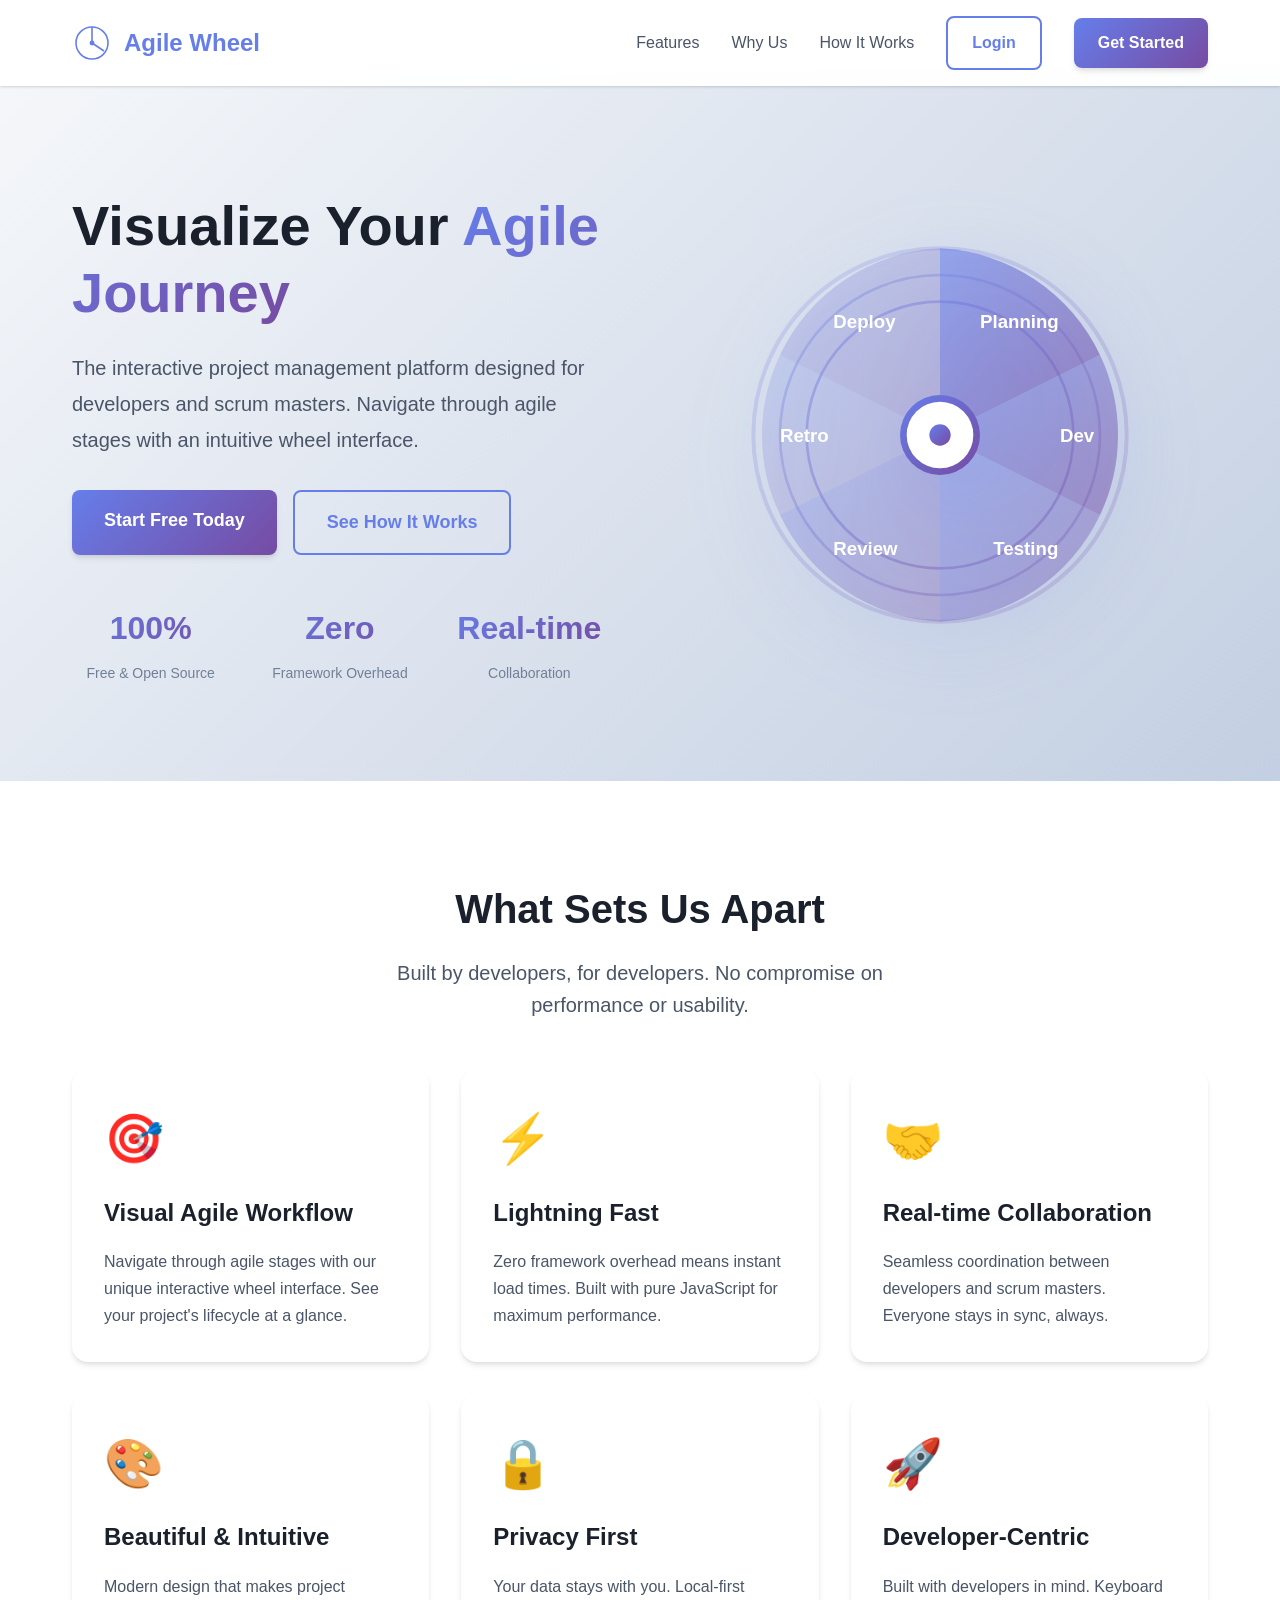
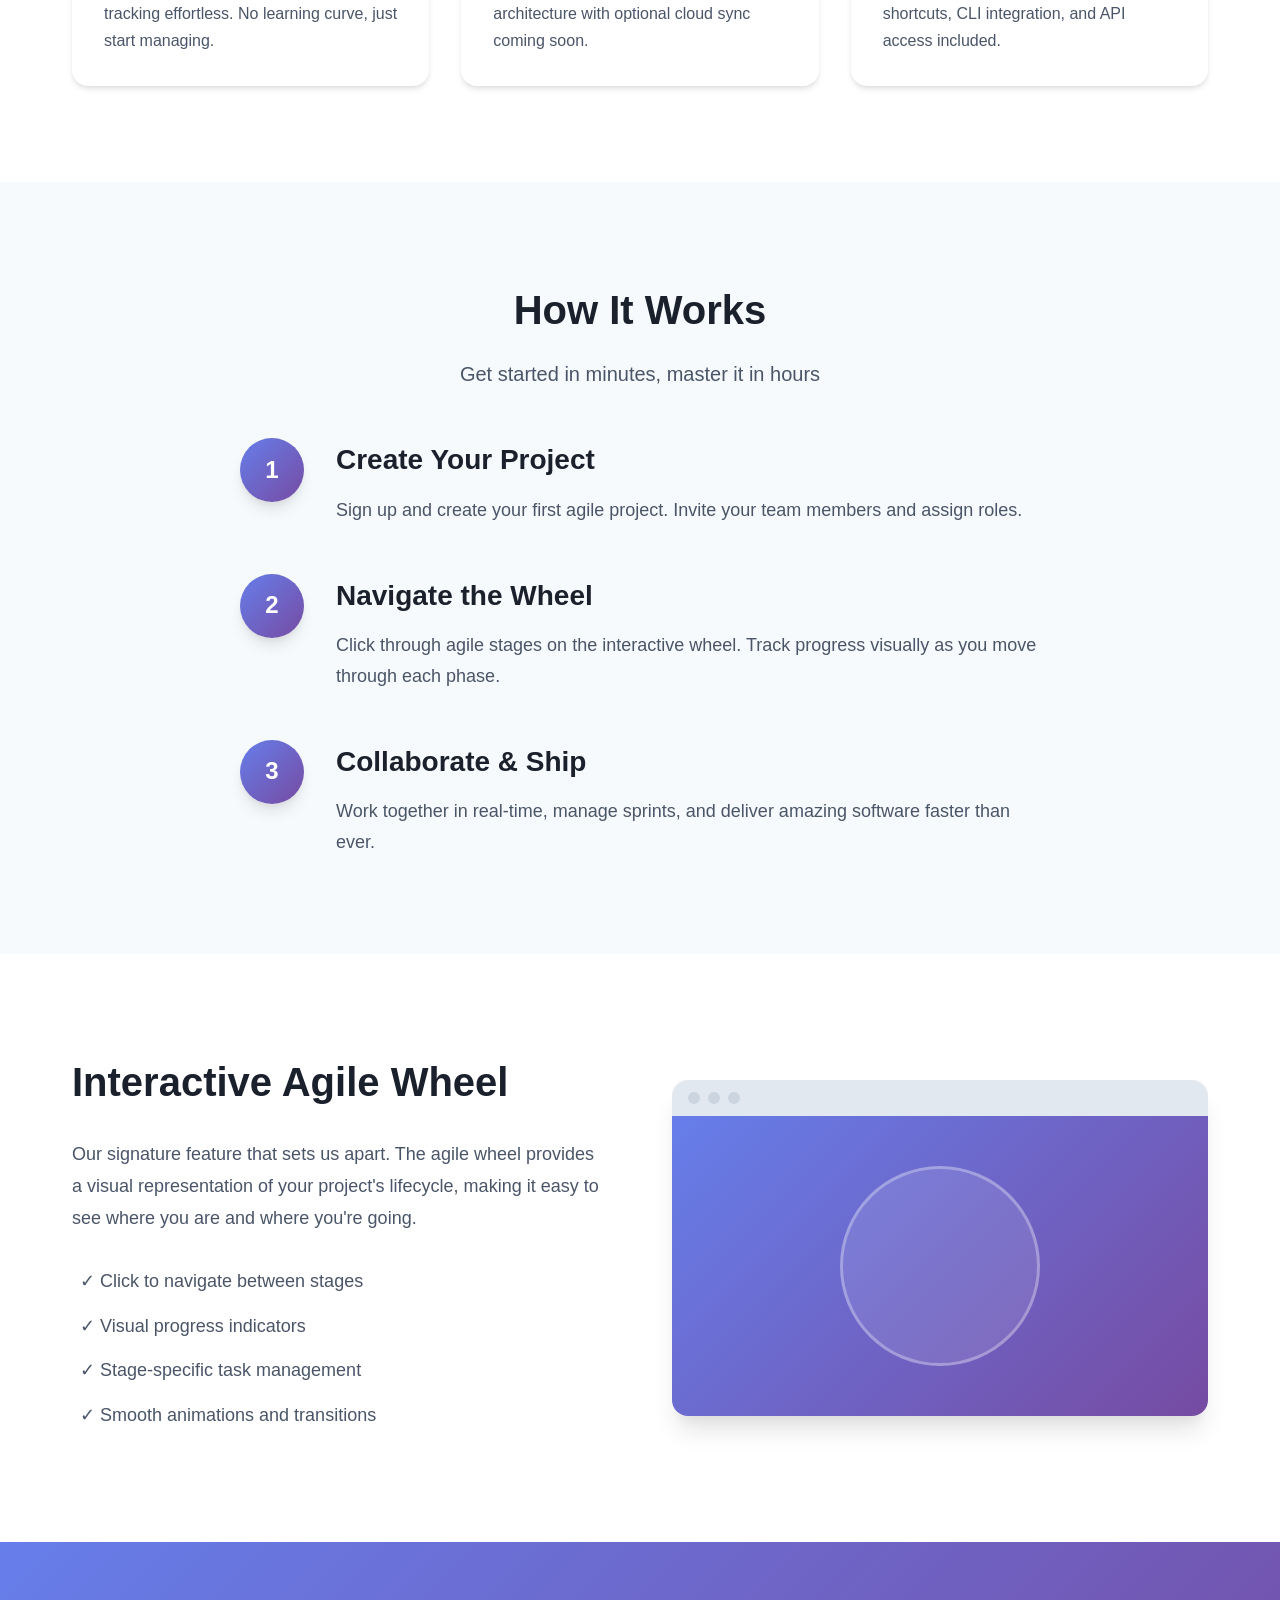
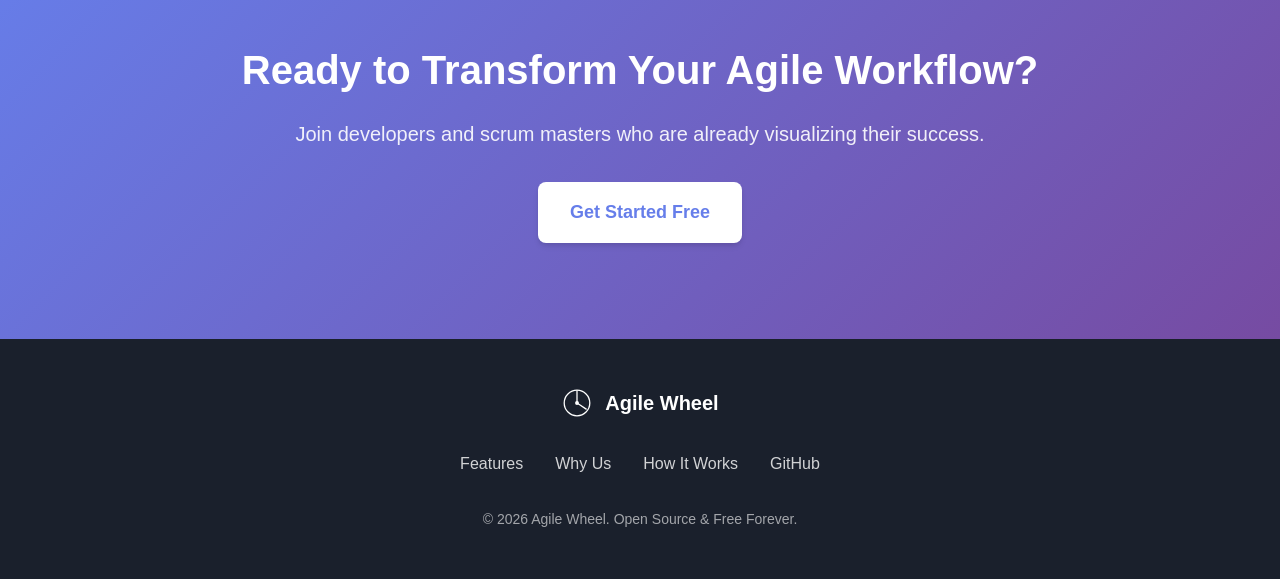
==== index.html @ 35e27d35 "Initial commit  -Project initial folder structure set up, dependency download and repo init. Created" ====
<!DOCTYPE html>
<html lang="en">
<head>
    <meta charset="UTF-8">
    <meta name="viewport" content="width=device-width, initial-scale=1.0">
    <title>Agile Wheel - Visualize Your Agile Journey</title>
    <link rel="stylesheet" href="css/main.css">
    <link rel="stylesheet" href="css/landing.css">
</head>
<body>
    <nav class="navbar">
        <div class="container">
            <div class="nav-brand">
                <svg class="logo-icon" viewBox="0 0 50 50" width="40" height="40">
                    <circle cx="25" cy="25" r="20" fill="none" stroke="currentColor" stroke-width="2"/>
                    <path d="M 25 5 L 25 25 L 40 35" stroke="currentColor" stroke-width="2" fill="none"/>
                    <circle cx="25" cy="25" r="3" fill="currentColor"/>
                </svg>
                <span class="brand-name">Agile Wheel</span>
            </div>
            <div class="nav-links">
                <a href="#features" class="nav-link">Features</a>
                <a href="#why-us" class="nav-link">Why Us</a>
                <a href="#how-it-works" class="nav-link">How It Works</a>
                <a href="login.html" class="btn btn-outline">Login</a>
                <a href="login.html?signup=true" class="btn btn-primary">Get Started</a>
            </div>
        </div>
    </nav>

    <section class="hero">
        <div class="container">
            <div class="hero-content">
                <h1 class="hero-title">
                    Visualize Your <span class="gradient-text">Agile Journey</span>
                </h1>
                <p class="hero-subtitle">
                    The interactive project management platform designed for developers and scrum masters. 
                    Navigate through agile stages with an intuitive wheel interface.
                </p>
                <div class="hero-cta">
                    <a href="login.html?signup=true" class="btn btn-primary btn-large">Start Free Today</a>
                    <a href="#how-it-works" class="btn btn-outline btn-large">See How It Works</a>
                </div>
                <div class="hero-stats">
                    <div class="stat">
                        <div class="stat-number">100%</div>
                        <div class="stat-label">Free & Open Source</div>
                    </div>
                    <div class="stat">
                        <div class="stat-number">Zero</div>
                        <div class="stat-label">Framework Overhead</div>
                    </div>
                    <div class="stat">
                        <div class="stat-number">Real-time</div>
                        <div class="stat-label">Collaboration</div>
                    </div>
                </div>
            </div>
            <div class="hero-visual">
                <div class="wheel-preview">
                    <svg viewBox="0 0 300 300" class="agile-wheel-demo">
                        <defs>
                            <linearGradient id="grad1" x1="0%" y1="0%" x2="100%" y2="100%">
                                <stop offset="0%" style="stop-color:#667eea;stop-opacity:1" />
                                <stop offset="100%" style="stop-color:#764ba2;stop-opacity:1" />
                            </linearGradient>
                        </defs>
                        <circle cx="150" cy="150" r="140" fill="none" stroke="url(#grad1)" stroke-width="3" opacity="0.2"/>
                        <circle cx="150" cy="150" r="120" fill="none" stroke="url(#grad1)" stroke-width="2" opacity="0.3"/>
                        <circle cx="150" cy="150" r="100" fill="none" stroke="url(#grad1)" stroke-width="2" opacity="0.4"/>
                        
                        <g class="wheel-segment" data-stage="planning">
                            <path d="M 150 150 L 150 10 A 140 140 0 0 1 270 90 Z" fill="url(#grad1)" opacity="0.6"/>
                            <text x="180" y="70" fill="white" font-size="14" font-weight="bold">Planning</text>
                        </g>
                        
                        <g class="wheel-segment" data-stage="development">
                            <path d="M 150 150 L 270 90 A 140 140 0 0 1 270 210 Z" fill="url(#grad1)" opacity="0.5"/>
                            <text x="240" y="155" fill="white" font-size="14" font-weight="bold">Dev</text>
                        </g>
                        
                        <g class="wheel-segment" data-stage="testing">
                            <path d="M 150 150 L 270 210 A 140 140 0 0 1 150 290 Z" fill="url(#grad1)" opacity="0.4"/>
                            <text x="190" y="240" fill="white" font-size="14" font-weight="bold">Testing</text>
                        </g>
                        
                        <g class="wheel-segment" data-stage="review">
                            <path d="M 150 150 L 150 290 A 140 140 0 0 1 30 210 Z" fill="url(#grad1)" opacity="0.3"/>
                            <text x="70" y="240" fill="white" font-size="14" font-weight="bold">Review</text>
                        </g>
                        
                        <g class="wheel-segment" data-stage="retrospective">
                            <path d="M 150 150 L 30 210 A 140 140 0 0 1 30 90 Z" fill="url(#grad1)" opacity="0.2"/>
                            <text x="30" y="155" fill="white" font-size="14" font-weight="bold">Retro</text>
                        </g>
                        
                        <g class="wheel-segment" data-stage="deployment">
                            <path d="M 150 150 L 30 90 A 140 140 0 0 1 150 10 Z" fill="url(#grad1)" opacity="0.25"/>
                            <text x="70" y="70" fill="white" font-size="14" font-weight="bold">Deploy</text>
                        </g>
                        
                        <circle cx="150" cy="150" r="30" fill="url(#grad1)"/>
                        <circle cx="150" cy="150" r="25" fill="white"/>
                        <circle cx="150" cy="150" r="8" fill="url(#grad1)"/>
                    </svg>
                </div>
            </div>
        </div>
    </section>

    <section id="why-us" class="why-us">
        <div class="container">
            <h2 class="section-title">What Sets Us Apart</h2>
            <p class="section-subtitle">Built by developers, for developers. No compromise on performance or usability.</p>
            
            <div class="features-grid">
                <div class="feature-card">
                    <div class="feature-icon">🎯</div>
                    <h3>Visual Agile Workflow</h3>
                    <p>Navigate through agile stages with our unique interactive wheel interface. See your project's lifecycle at a glance.</p>
                </div>
                
                <div class="feature-card">
                    <div class="feature-icon">⚡</div>
                    <h3>Lightning Fast</h3>
                    <p>Zero framework overhead means instant load times. Built with pure JavaScript for maximum performance.</p>
                </div>
                
                <div class="feature-card">
                    <div class="feature-icon">🤝</div>
                    <h3>Real-time Collaboration</h3>
                    <p>Seamless coordination between developers and scrum masters. Everyone stays in sync, always.</p>
                </div>
                
                <div class="feature-card">
                    <div class="feature-icon">🎨</div>
                    <h3>Beautiful & Intuitive</h3>
                    <p>Modern design that makes project tracking effortless. No learning curve, just start managing.</p>
                </div>
                
                <div class="feature-card">
                    <div class="feature-icon">🔒</div>
                    <h3>Privacy First</h3>
                    <p>Your data stays with you. Local-first architecture with optional cloud sync coming soon.</p>
                </div>
                
                <div class="feature-card">
                    <div class="feature-icon">🚀</div>
                    <h3>Developer-Centric</h3>
                    <p>Built with developers in mind. Keyboard shortcuts, CLI integration, and API access included.</p>
                </div>
            </div>
        </div>
    </section>

    <section id="how-it-works" class="how-it-works">
        <div class="container">
            <h2 class="section-title">How It Works</h2>
            <p class="section-subtitle">Get started in minutes, master it in hours</p>
            
            <div class="steps">
                <div class="step">
                    <div class="step-number">1</div>
                    <div class="step-content">
                        <h3>Create Your Project</h3>
                        <p>Sign up and create your first agile project. Invite your team members and assign roles.</p>
                    </div>
                </div>
                
                <div class="step">
                    <div class="step-number">2</div>
                    <div class="step-content">
                        <h3>Navigate the Wheel</h3>
                        <p>Click through agile stages on the interactive wheel. Track progress visually as you move through each phase.</p>
                    </div>
                </div>
                
                <div class="step">
                    <div class="step-number">3</div>
                    <div class="step-content">
                        <h3>Collaborate & Ship</h3>
                        <p>Work together in real-time, manage sprints, and deliver amazing software faster than ever.</p>
                    </div>
                </div>
            </div>
        </div>
    </section>

    <section id="features" class="features-detailed">
        <div class="container">
            <div class="feature-showcase">
                <div class="showcase-content">
                    <h2>Interactive Agile Wheel</h2>
                    <p>Our signature feature that sets us apart. The agile wheel provides a visual representation of your project's lifecycle, making it easy to see where you are and where you're going.</p>
                    <ul class="feature-list">
                        <li>✓ Click to navigate between stages</li>
                        <li>✓ Visual progress indicators</li>
                        <li>✓ Stage-specific task management</li>
                        <li>✓ Smooth animations and transitions</li>
                    </ul>
                </div>
                <div class="showcase-image">
                    <div class="mockup-browser">
                        <div class="browser-header">
                            <span></span><span></span><span></span>
                        </div>
                        <div class="browser-content">
                            <div class="wheel-mockup"></div>
                        </div>
                    </div>
                </div>
            </div>
        </div>
    </section>

    <section class="cta-section">
        <div class="container">
            <div class="cta-content">
                <h2>Ready to Transform Your Agile Workflow?</h2>
                <p>Join developers and scrum masters who are already visualizing their success.</p>
                <a href="login.html?signup=true" class="btn btn-primary btn-large">Get Started Free</a>
            </div>
        </div>
    </section>

    <footer class="footer">
        <div class="container">
            <div class="footer-content">
                <div class="footer-brand">
                    <svg class="logo-icon" viewBox="0 0 50 50" width="32" height="32">
                        <circle cx="25" cy="25" r="20" fill="none" stroke="currentColor" stroke-width="2"/>
                        <path d="M 25 5 L 25 25 L 40 35" stroke="currentColor" stroke-width="2" fill="none"/>
                        <circle cx="25" cy="25" r="3" fill="currentColor"/>
                    </svg>
                    <span>Agile Wheel</span>
                </div>
                <div class="footer-links">
                    <a href="#features">Features</a>
                    <a href="#why-us">Why Us</a>
                    <a href="#how-it-works">How It Works</a>
                    <a href="https://github.com" target="_blank">GitHub</a>
                </div>
                <div class="footer-copy">
                    <p>&copy; 2026 Agile Wheel. Open Source & Free Forever.</p>
                </div>
            </div>
        </div>
    </footer>

    <script src="js/state.js"></script>
    <script src="js/utils.js"></script>
    <script src="js/landing.js"></script>
</body>
</html>
---- css/main.css ----
:root {
    --primary-color: #667eea;
    --primary-dark: #5a67d8;
    --secondary-color: #764ba2;
    --accent-color: #f093fb;
    --text-primary: #1a202c;
    --text-secondary: #4a5568;
    --text-light: #718096;
    --bg-primary: #ffffff;
    --bg-secondary: #f7fafc;
    --bg-tertiary: #edf2f7;
    --border-color: #e2e8f0;
    --success-color: #48bb78;
    --error-color: #f56565;
    --warning-color: #ed8936;
    --shadow-sm: 0 1px 3px 0 rgba(0, 0, 0, 0.1), 0 1px 2px 0 rgba(0, 0, 0, 0.06);
    --shadow-md: 0 4px 6px -1px rgba(0, 0, 0, 0.1), 0 2px 4px -1px rgba(0, 0, 0, 0.06);
    --shadow-lg: 0 10px 15px -3px rgba(0, 0, 0, 0.1), 0 4px 6px -2px rgba(0, 0, 0, 0.05);
    --shadow-xl: 0 20px 25px -5px rgba(0, 0, 0, 0.1), 0 10px 10px -5px rgba(0, 0, 0, 0.04);
    --transition-fast: 150ms ease;
    --transition-base: 250ms ease;
    --transition-slow: 350ms ease;
}

* {
    margin: 0;
    padding: 0;
    box-sizing: border-box;
}

body {
    font-family: -apple-system, BlinkMacSystemFont, 'Segoe UI', Roboto, 'Helvetica Neue', Arial, sans-serif;
    color: var(--text-primary);
    background-color: var(--bg-primary);
    line-height: 1.6;
    -webkit-font-smoothing: antialiased;
    -moz-osx-font-smoothing: grayscale;
}

.container {
    max-width: 1200px;
    margin: 0 auto;
    padding: 0 2rem;
}

.btn {
    display: inline-block;
    padding: 0.75rem 1.5rem;
    font-size: 1rem;
    font-weight: 600;
    text-decoration: none;
    border-radius: 0.5rem;
    transition: all var(--transition-base);
    cursor: pointer;
    border: none;
    text-align: center;
}

.btn-primary {
    background: linear-gradient(135deg, var(--primary-color), var(--secondary-color));
    color: white;
    box-shadow: var(--shadow-md);
}

.btn-primary:hover {
    transform: translateY(-2px);
    box-shadow: var(--shadow-lg);
}

.btn-outline {
    background: transparent;
    color: var(--primary-color);
    border: 2px solid var(--primary-color);
}

.btn-outline:hover {
    background: var(--primary-color);
    color: white;
}

.btn-large {
    padding: 1rem 2rem;
    font-size: 1.125rem;
}

.gradient-text {
    background: linear-gradient(135deg, var(--primary-color), var(--secondary-color));
    -webkit-background-clip: text;
    -webkit-text-fill-color: transparent;
    background-clip: text;
}

.section-title {
    font-size: 2.5rem;
    font-weight: 700;
    text-align: center;
    margin-bottom: 1rem;
    color: var(--text-primary);
}

.section-subtitle {
    font-size: 1.25rem;
    text-align: center;
    color: var(--text-secondary);
    margin-bottom: 3rem;
    max-width: 600px;
    margin-left: auto;
    margin-right: auto;
}

.error-message {
    color: var(--error-color);
    font-size: 0.875rem;
    margin-top: 0.5rem;
    animation: slideIn var(--transition-base);
}

input.error,
textarea.error {
    border-color: var(--error-color) !important;
}

@keyframes slideIn {
    from {
        opacity: 0;
        transform: translateY(-10px);
    }
    to {
        opacity: 1;
        transform: translateY(0);
    }
}

@keyframes fadeIn {
    from {
        opacity: 0;
    }
    to {
        opacity: 1;
    }
}

@keyframes slideUp {
    from {
        opacity: 0;
        transform: translateY(30px);
    }
    to {
        opacity: 1;
        transform: translateY(0);
    }
}

@keyframes pulse {
    0%, 100% {
        opacity: 1;
    }
    50% {
        opacity: 0.5;
    }
}

@media (max-width: 768px) {
    .container {
        padding: 0 1rem;
    }
    
    .section-title {
        font-size: 2rem;
    }
    
    .section-subtitle {
        font-size: 1rem;
    }
}
---- css/landing.css ----
.navbar {
    position: fixed;
    top: 0;
    left: 0;
    right: 0;
    background: rgba(255, 255, 255, 0.95);
    backdrop-filter: blur(10px);
    box-shadow: var(--shadow-sm);
    z-index: 1000;
    transition: all var(--transition-base);
}

.navbar .container {
    display: flex;
    justify-content: space-between;
    align-items: center;
    padding: 1rem 2rem;
}

.nav-brand {
    display: flex;
    align-items: center;
    gap: 0.75rem;
    font-size: 1.5rem;
    font-weight: 700;
    color: var(--primary-color);
}

.logo-icon {
    color: var(--primary-color);
}

.nav-links {
    display: flex;
    align-items: center;
    gap: 2rem;
}

.nav-link {
    color: var(--text-secondary);
    text-decoration: none;
    font-weight: 500;
    transition: color var(--transition-fast);
}

.nav-link:hover {
    color: var(--primary-color);
}

.hero {
    padding: 8rem 0 6rem;
    background: linear-gradient(135deg, #f5f7fa 0%, #c3cfe2 100%);
    margin-top: 4rem;
}

.hero .container {
    display: grid;
    grid-template-columns: 1fr 1fr;
    gap: 4rem;
    align-items: center;
}

.hero-title {
    font-size: 3.5rem;
    font-weight: 800;
    line-height: 1.2;
    margin-bottom: 1.5rem;
    animation: slideUp 0.6s ease;
}

.hero-subtitle {
    font-size: 1.25rem;
    color: var(--text-secondary);
    margin-bottom: 2rem;
    line-height: 1.8;
    animation: slideUp 0.6s ease 0.1s backwards;
}

.hero-cta {
    display: flex;
    gap: 1rem;
    margin-bottom: 3rem;
    animation: slideUp 0.6s ease 0.2s backwards;
}

.hero-stats {
    display: grid;
    grid-template-columns: repeat(3, 1fr);
    gap: 2rem;
    animation: slideUp 0.6s ease 0.3s backwards;
}

.stat {
    text-align: center;
}

.stat-number {
    font-size: 2rem;
    font-weight: 700;
    background: linear-gradient(135deg, var(--primary-color), var(--secondary-color));
    -webkit-background-clip: text;
    -webkit-text-fill-color: transparent;
    background-clip: text;
}

.stat-label {
    font-size: 0.875rem;
    color: var(--text-light);
    margin-top: 0.5rem;
}

.hero-visual {
    display: flex;
    justify-content: center;
    align-items: center;
    animation: fadeIn 0.8s ease 0.4s backwards;
}

.wheel-preview {
    width: 100%;
    max-width: 400px;
    animation: rotate 20s linear infinite;
}

.agile-wheel-demo {
    width: 100%;
    height: auto;
    filter: drop-shadow(0 20px 40px rgba(102, 126, 234, 0.3));
}

.wheel-segment {
    cursor: pointer;
    transition: opacity var(--transition-base);
}

.wheel-segment:hover {
    opacity: 1 !important;
}

@keyframes rotate {
    from {
        transform: rotate(0deg);
    }
    to {
        transform: rotate(360deg);
    }
}

.why-us {
    padding: 6rem 0;
    background: var(--bg-primary);
}

.features-grid {
    display: grid;
    grid-template-columns: repeat(auto-fit, minmax(300px, 1fr));
    gap: 2rem;
    margin-top: 3rem;
}

.feature-card {
    background: white;
    padding: 2rem;
    border-radius: 1rem;
    box-shadow: var(--shadow-md);
    transition: all var(--transition-base);
    animation: slideUp 0.6s ease backwards;
}

.feature-card:nth-child(1) { animation-delay: 0.1s; }
.feature-card:nth-child(2) { animation-delay: 0.2s; }
.feature-card:nth-child(3) { animation-delay: 0.3s; }
.feature-card:nth-child(4) { animation-delay: 0.4s; }
.feature-card:nth-child(5) { animation-delay: 0.5s; }
.feature-card:nth-child(6) { animation-delay: 0.6s; }

.feature-card:hover {
    transform: translateY(-8px);
    box-shadow: var(--shadow-xl);
}

.feature-icon {
    font-size: 3rem;
    margin-bottom: 1rem;
}

.feature-card h3 {
    font-size: 1.5rem;
    margin-bottom: 1rem;
    color: var(--text-primary);
}

.feature-card p {
    color: var(--text-secondary);
    line-height: 1.7;
}

.how-it-works {
    padding: 6rem 0;
    background: var(--bg-secondary);
}

.steps {
    display: flex;
    flex-direction: column;
    gap: 3rem;
    max-width: 800px;
    margin: 0 auto;
}

.step {
    display: flex;
    gap: 2rem;
    align-items: flex-start;
    animation: slideUp 0.6s ease backwards;
}

.step:nth-child(1) { animation-delay: 0.1s; }
.step:nth-child(2) { animation-delay: 0.2s; }
.step:nth-child(3) { animation-delay: 0.3s; }

.step-number {
    flex-shrink: 0;
    width: 4rem;
    height: 4rem;
    border-radius: 50%;
    background: linear-gradient(135deg, var(--primary-color), var(--secondary-color));
    color: white;
    display: flex;
    align-items: center;
    justify-content: center;
    font-size: 1.5rem;
    font-weight: 700;
    box-shadow: var(--shadow-lg);
}

.step-content h3 {
    font-size: 1.75rem;
    margin-bottom: 0.75rem;
    color: var(--text-primary);
}

.step-content p {
    color: var(--text-secondary);
    line-height: 1.7;
    font-size: 1.125rem;
}

.features-detailed {
    padding: 6rem 0;
    background: white;
}

.feature-showcase {
    display: grid;
    grid-template-columns: 1fr 1fr;
    gap: 4rem;
    align-items: center;
}

.showcase-content h2 {
    font-size: 2.5rem;
    margin-bottom: 1.5rem;
    color: var(--text-primary);
}

.showcase-content p {
    font-size: 1.125rem;
    color: var(--text-secondary);
    margin-bottom: 2rem;
    line-height: 1.8;
}

.feature-list {
    list-style: none;
}

.feature-list li {
    font-size: 1.125rem;
    color: var(--text-secondary);
    margin-bottom: 1rem;
    padding-left: 0.5rem;
}

.mockup-browser {
    background: white;
    border-radius: 1rem;
    box-shadow: var(--shadow-xl);
    overflow: hidden;
}

.browser-header {
    background: #e2e8f0;
    padding: 0.75rem 1rem;
    display: flex;
    gap: 0.5rem;
}

.browser-header span {
    width: 12px;
    height: 12px;
    border-radius: 50%;
    background: #cbd5e0;
}

.browser-content {
    padding: 2rem;
    background: linear-gradient(135deg, #667eea 0%, #764ba2 100%);
    min-height: 300px;
    display: flex;
    align-items: center;
    justify-content: center;
}

.wheel-mockup {
    width: 200px;
    height: 200px;
    border-radius: 50%;
    background: rgba(255, 255, 255, 0.1);
    border: 3px solid rgba(255, 255, 255, 0.3);
    position: relative;
    animation: pulse 2s ease-in-out infinite;
}

.cta-section {
    padding: 6rem 0;
    background: linear-gradient(135deg, var(--primary-color), var(--secondary-color));
    color: white;
    text-align: center;
}

.cta-content h2 {
    font-size: 2.5rem;
    margin-bottom: 1rem;
}

.cta-content p {
    font-size: 1.25rem;
    margin-bottom: 2rem;
    opacity: 0.9;
}

.cta-content .btn-primary {
    background: white;
    color: var(--primary-color);
}

.cta-content .btn-primary:hover {
    transform: translateY(-4px);
    box-shadow: 0 20px 40px rgba(0, 0, 0, 0.2);
}

.footer {
    background: var(--text-primary);
    color: white;
    padding: 3rem 0;
}

.footer-content {
    display: flex;
    flex-direction: column;
    align-items: center;
    gap: 2rem;
}

.footer-brand {
    display: flex;
    align-items: center;
    gap: 0.75rem;
    font-size: 1.25rem;
    font-weight: 700;
}

.footer-brand .logo-icon {
    color: white;
}

.footer-links {
    display: flex;
    gap: 2rem;
}

.footer-links a {
    color: rgba(255, 255, 255, 0.8);
    text-decoration: none;
    transition: color var(--transition-fast);
}

.footer-links a:hover {
    color: white;
}

.footer-copy {
    color: rgba(255, 255, 255, 0.6);
    font-size: 0.875rem;
}

@media (max-width: 968px) {
    .hero .container {
        grid-template-columns: 1fr;
        gap: 3rem;
    }
    
    .hero-title {
        font-size: 2.5rem;
    }
    
    .hero-stats {
        grid-template-columns: repeat(3, 1fr);
    }
    
    .feature-showcase {
        grid-template-columns: 1fr;
    }
    
    .nav-links {
        gap: 1rem;
    }
    
    .nav-link {
        display: none;
    }
}

@media (max-width: 640px) {
    .hero-cta {
        flex-direction: column;
    }
    
    .hero-stats {
        grid-template-columns: 1fr;
    }
    
    .features-grid {
        grid-template-columns: 1fr;
    }
}
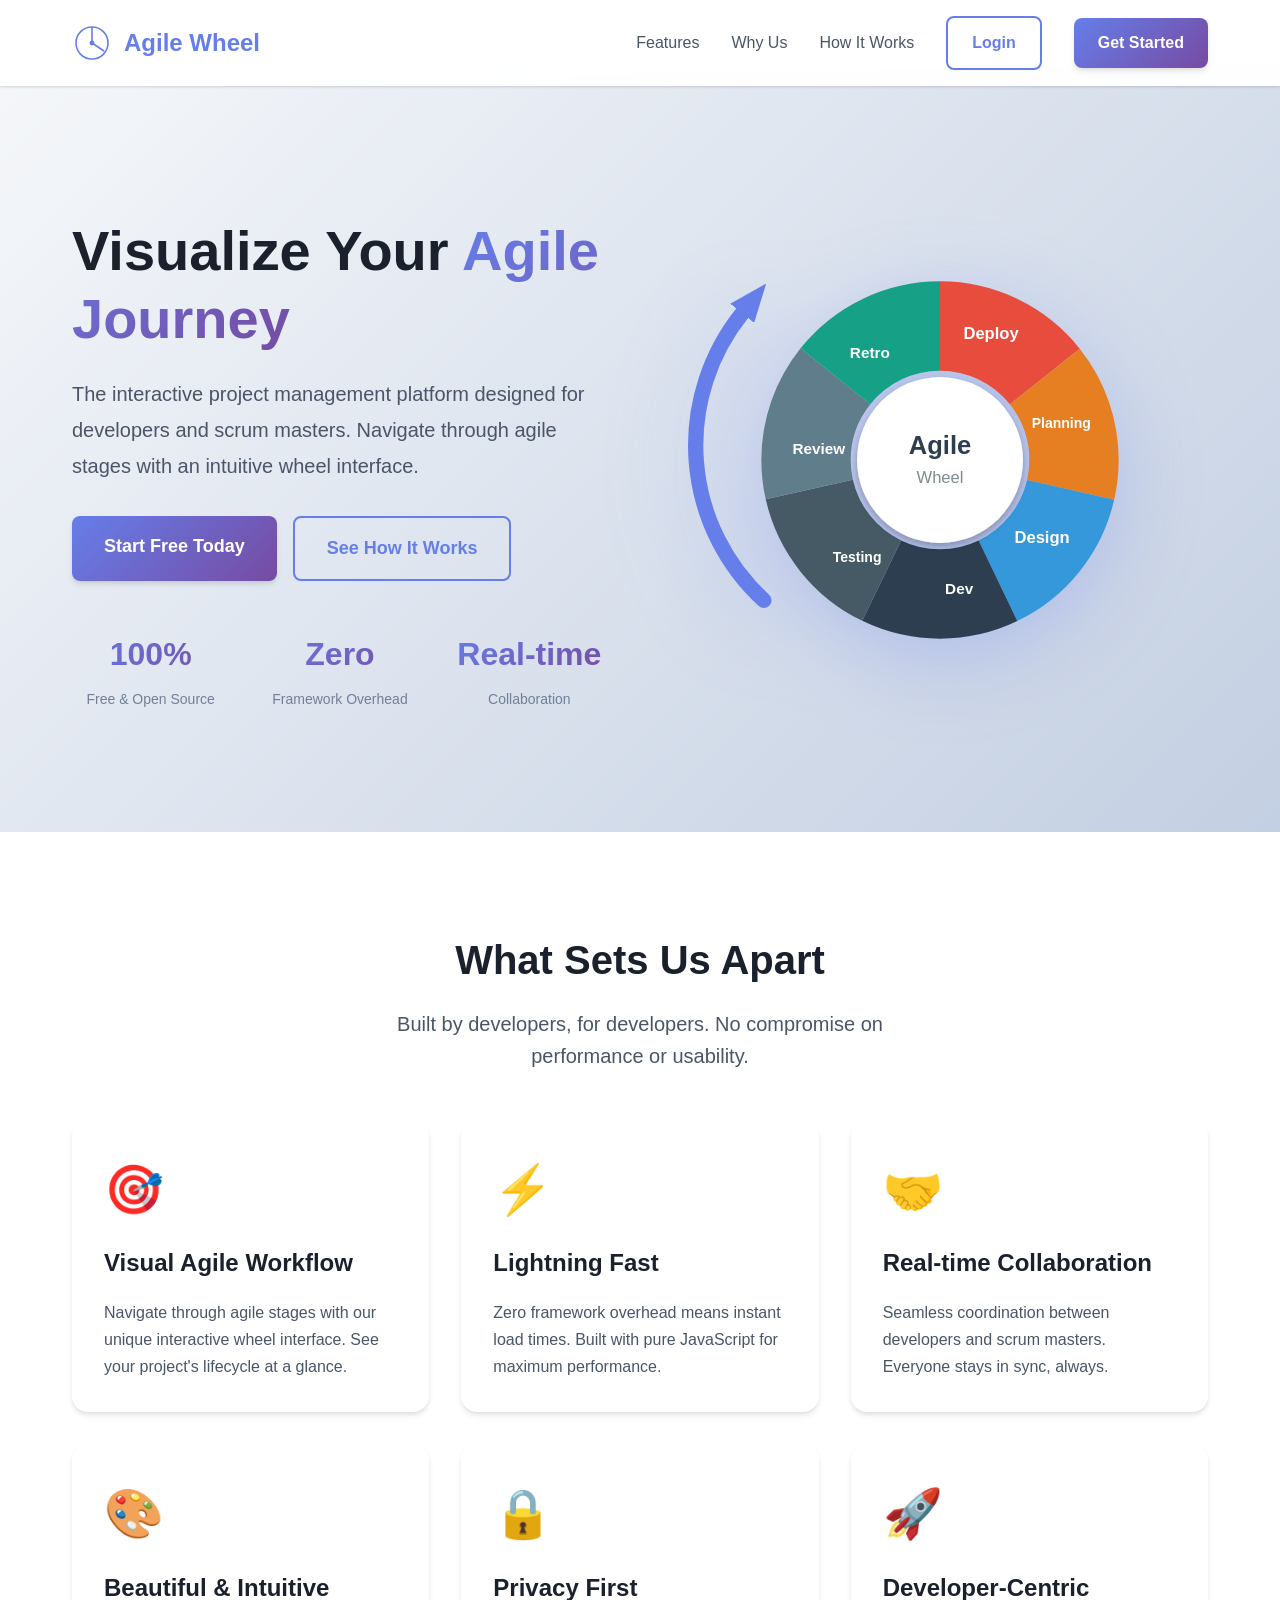
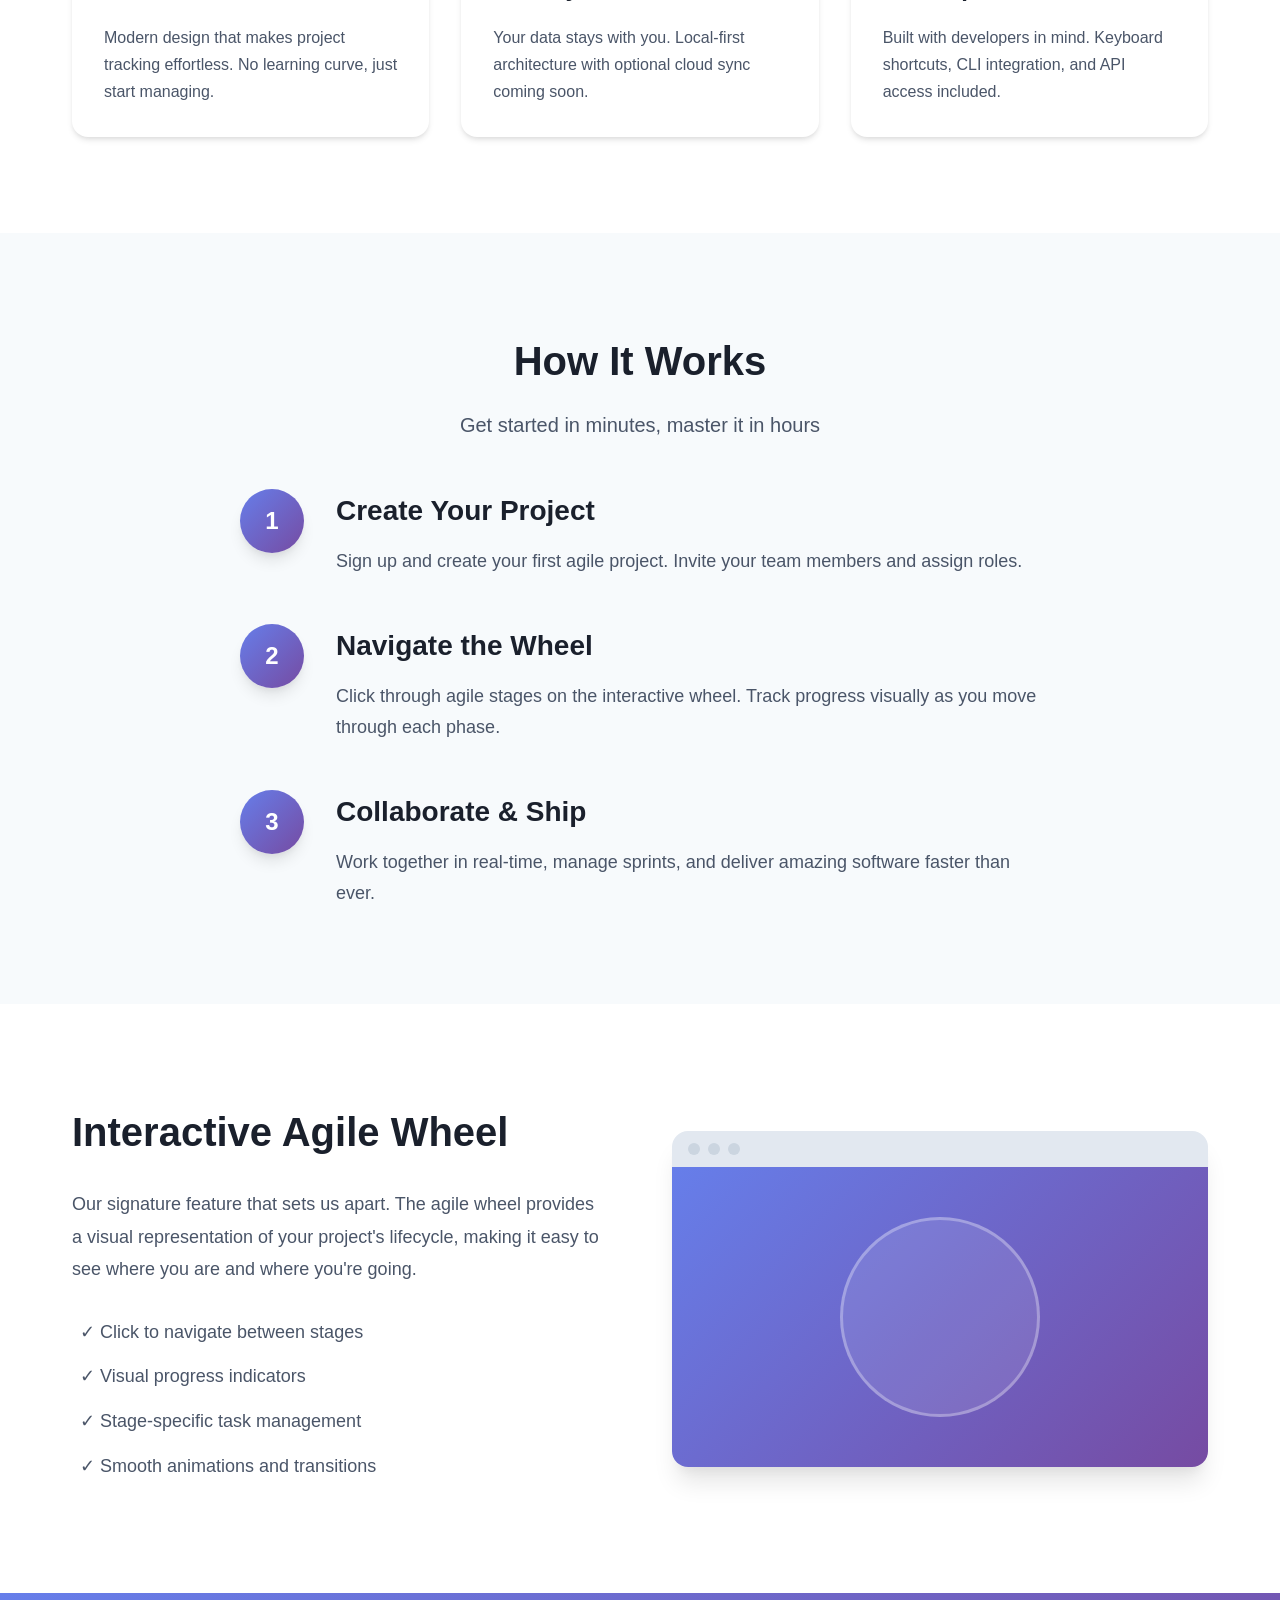
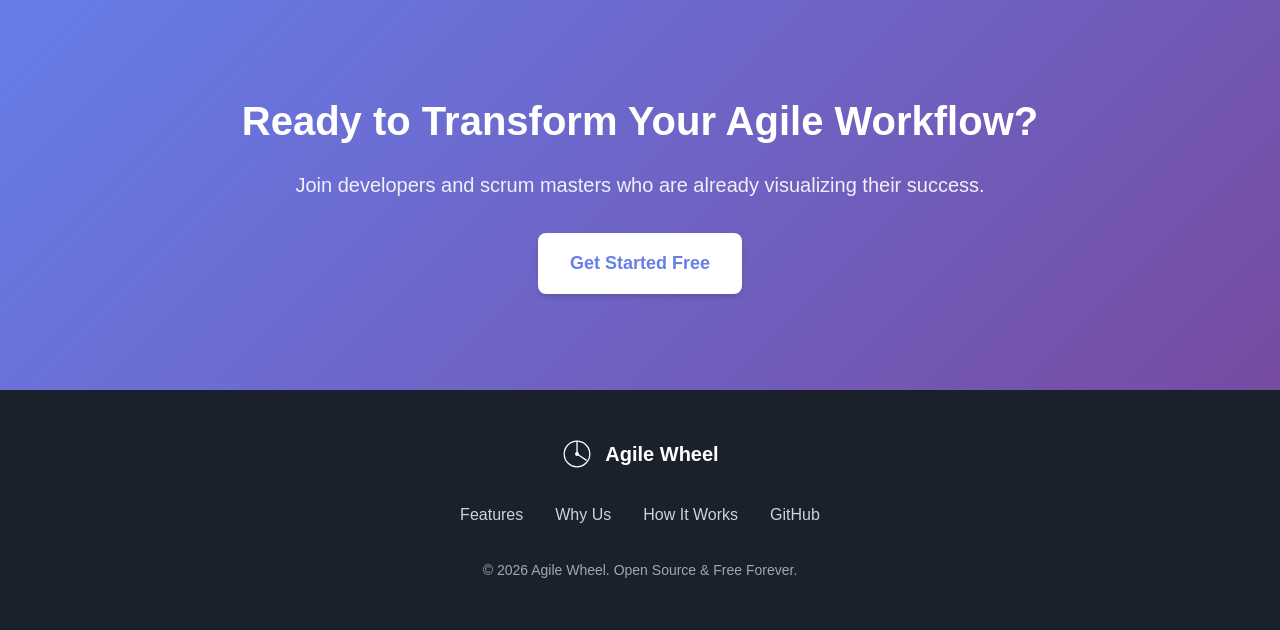
==== commit a855f589: "Update agile wheel: fixed wheel with colorful segments, rotating curved arrow, and increased size to" ====
--- a/index.html
+++ b/index.html
@@ -1,255 +1,490 @@
-<!DOCTYPE html>
+<!doctype html>
 <html lang="en">
-<head>
-    <meta charset="UTF-8">
-    <meta name="viewport" content="width=device-width, initial-scale=1.0">
+  <head>
+    <meta charset="UTF-8" />
+    <meta name="viewport" content="width=device-width, initial-scale=1.0" />
     <title>Agile Wheel - Visualize Your Agile Journey</title>
-    <link rel="stylesheet" href="css/main.css">
-    <link rel="stylesheet" href="css/landing.css">
-</head>
-<body>
+    <link rel="stylesheet" href="css/main.css" />
+    <link rel="stylesheet" href="css/landing.css" />
+  </head>
+  <body>
     <nav class="navbar">
-        <div class="container">
-            <div class="nav-brand">
-                <svg class="logo-icon" viewBox="0 0 50 50" width="40" height="40">
-                    <circle cx="25" cy="25" r="20" fill="none" stroke="currentColor" stroke-width="2"/>
-                    <path d="M 25 5 L 25 25 L 40 35" stroke="currentColor" stroke-width="2" fill="none"/>
-                    <circle cx="25" cy="25" r="3" fill="currentColor"/>
-                </svg>
-                <span class="brand-name">Agile Wheel</span>
-            </div>
-            <div class="nav-links">
-                <a href="#features" class="nav-link">Features</a>
-                <a href="#why-us" class="nav-link">Why Us</a>
-                <a href="#how-it-works" class="nav-link">How It Works</a>
-                <a href="login.html" class="btn btn-outline">Login</a>
-                <a href="login.html?signup=true" class="btn btn-primary">Get Started</a>
-            </div>
-        </div>
+      <div class="container">
+        <div class="nav-brand">
+          <svg class="logo-icon" viewBox="0 0 50 50" width="40" height="40">
+            <circle
+              cx="25"
+              cy="25"
+              r="20"
+              fill="none"
+              stroke="currentColor"
+              stroke-width="2"
+            />
+            <path
+              d="M 25 5 L 25 25 L 40 35"
+              stroke="currentColor"
+              stroke-width="2"
+              fill="none"
+            />
+            <circle cx="25" cy="25" r="3" fill="currentColor" />
+          </svg>
+          <span class="brand-name">Agile Wheel</span>
+        </div>
+        <div class="nav-links">
+          <a href="#features" class="nav-link">Features</a>
+          <a href="#why-us" class="nav-link">Why Us</a>
+          <a href="#how-it-works" class="nav-link">How It Works</a>
+          <a href="login.html" class="btn btn-outline">Login</a>
+          <a href="login.html?signup=true" class="btn btn-primary"
+            >Get Started</a
+          >
+        </div>
+      </div>
     </nav>
 
     <section class="hero">
-        <div class="container">
-            <div class="hero-content">
-                <h1 class="hero-title">
-                    Visualize Your <span class="gradient-text">Agile Journey</span>
-                </h1>
-                <p class="hero-subtitle">
-                    The interactive project management platform designed for developers and scrum masters. 
-                    Navigate through agile stages with an intuitive wheel interface.
-                </p>
-                <div class="hero-cta">
-                    <a href="login.html?signup=true" class="btn btn-primary btn-large">Start Free Today</a>
-                    <a href="#how-it-works" class="btn btn-outline btn-large">See How It Works</a>
-                </div>
-                <div class="hero-stats">
-                    <div class="stat">
-                        <div class="stat-number">100%</div>
-                        <div class="stat-label">Free & Open Source</div>
-                    </div>
-                    <div class="stat">
-                        <div class="stat-number">Zero</div>
-                        <div class="stat-label">Framework Overhead</div>
-                    </div>
-                    <div class="stat">
-                        <div class="stat-number">Real-time</div>
-                        <div class="stat-label">Collaboration</div>
-                    </div>
-                </div>
-            </div>
-            <div class="hero-visual">
-                <div class="wheel-preview">
-                    <svg viewBox="0 0 300 300" class="agile-wheel-demo">
-                        <defs>
-                            <linearGradient id="grad1" x1="0%" y1="0%" x2="100%" y2="100%">
-                                <stop offset="0%" style="stop-color:#667eea;stop-opacity:1" />
-                                <stop offset="100%" style="stop-color:#764ba2;stop-opacity:1" />
-                            </linearGradient>
-                        </defs>
-                        <circle cx="150" cy="150" r="140" fill="none" stroke="url(#grad1)" stroke-width="3" opacity="0.2"/>
-                        <circle cx="150" cy="150" r="120" fill="none" stroke="url(#grad1)" stroke-width="2" opacity="0.3"/>
-                        <circle cx="150" cy="150" r="100" fill="none" stroke="url(#grad1)" stroke-width="2" opacity="0.4"/>
-                        
-                        <g class="wheel-segment" data-stage="planning">
-                            <path d="M 150 150 L 150 10 A 140 140 0 0 1 270 90 Z" fill="url(#grad1)" opacity="0.6"/>
-                            <text x="180" y="70" fill="white" font-size="14" font-weight="bold">Planning</text>
-                        </g>
-                        
-                        <g class="wheel-segment" data-stage="development">
-                            <path d="M 150 150 L 270 90 A 140 140 0 0 1 270 210 Z" fill="url(#grad1)" opacity="0.5"/>
-                            <text x="240" y="155" fill="white" font-size="14" font-weight="bold">Dev</text>
-                        </g>
-                        
-                        <g class="wheel-segment" data-stage="testing">
-                            <path d="M 150 150 L 270 210 A 140 140 0 0 1 150 290 Z" fill="url(#grad1)" opacity="0.4"/>
-                            <text x="190" y="240" fill="white" font-size="14" font-weight="bold">Testing</text>
-                        </g>
-                        
-                        <g class="wheel-segment" data-stage="review">
-                            <path d="M 150 150 L 150 290 A 140 140 0 0 1 30 210 Z" fill="url(#grad1)" opacity="0.3"/>
-                            <text x="70" y="240" fill="white" font-size="14" font-weight="bold">Review</text>
-                        </g>
-                        
-                        <g class="wheel-segment" data-stage="retrospective">
-                            <path d="M 150 150 L 30 210 A 140 140 0 0 1 30 90 Z" fill="url(#grad1)" opacity="0.2"/>
-                            <text x="30" y="155" fill="white" font-size="14" font-weight="bold">Retro</text>
-                        </g>
-                        
-                        <g class="wheel-segment" data-stage="deployment">
-                            <path d="M 150 150 L 30 90 A 140 140 0 0 1 150 10 Z" fill="url(#grad1)" opacity="0.25"/>
-                            <text x="70" y="70" fill="white" font-size="14" font-weight="bold">Deploy</text>
-                        </g>
-                        
-                        <circle cx="150" cy="150" r="30" fill="url(#grad1)"/>
-                        <circle cx="150" cy="150" r="25" fill="white"/>
-                        <circle cx="150" cy="150" r="8" fill="url(#grad1)"/>
-                    </svg>
-                </div>
-            </div>
-        </div>
+      <div class="container">
+        <div class="hero-content">
+          <h1 class="hero-title">
+            Visualize Your <span class="gradient-text">Agile Journey</span>
+          </h1>
+          <p class="hero-subtitle">
+            The interactive project management platform designed for developers
+            and scrum masters. Navigate through agile stages with an intuitive
+            wheel interface.
+          </p>
+          <div class="hero-cta">
+            <a href="login.html?signup=true" class="btn btn-primary btn-large"
+              >Start Free Today</a
+            >
+            <a href="#how-it-works" class="btn btn-outline btn-large"
+              >See How It Works</a
+            >
+          </div>
+          <div class="hero-stats">
+            <div class="stat">
+              <div class="stat-number">100%</div>
+              <div class="stat-label">Free & Open Source</div>
+            </div>
+            <div class="stat">
+              <div class="stat-number">Zero</div>
+              <div class="stat-label">Framework Overhead</div>
+            </div>
+            <div class="stat">
+              <div class="stat-number">Real-time</div>
+              <div class="stat-label">Collaboration</div>
+            </div>
+          </div>
+        </div>
+        <div class="hero-visual">
+          <div class="wheel-preview">
+            <svg viewBox="0 0 420 420" class="agile-wheel-demo">
+              <defs>
+                <filter id="shadow">
+                  <feDropShadow
+                    dx="0"
+                    dy="3"
+                    stdDeviation="3"
+                    flood-opacity="0.25"
+                  />
+                </filter>
+                <!-- Arrow marker that auto-orients along the path -->
+                <marker
+                  id="arrowhead"
+                  markerWidth="30"
+                  markerHeight="24"
+                  refX="0"
+                  refY="12"
+                  orient="auto"
+                  markerUnits="userSpaceOnUse"
+                >
+                  <polygon points="0,0 30,12 0,24" fill="#667eea" />
+                </marker>
+              </defs>
+
+              <g class="wheel-fixed" transform="translate(210,210)">
+                <!-- Donut segments using stroke-dasharray technique -->
+                <!-- circumference = 2 * PI * 105 = 659.73, each segment = 659.73/7 = 94.25 -->
+
+                <!-- Segment 7: Deploy (Red) -->
+                <circle
+                  r="105"
+                  fill="none"
+                  stroke="#E74C3C"
+                  stroke-width="70"
+                  stroke-dasharray="94.25 565.48"
+                  stroke-dashoffset="0"
+                  transform="rotate(-90)"
+                />
+                <!-- Segment 1: Planning (Orange) -->
+                <circle
+                  r="105"
+                  fill="none"
+                  stroke="#E67E22"
+                  stroke-width="70"
+                  stroke-dasharray="94.25 565.48"
+                  stroke-dashoffset="-94.25"
+                  transform="rotate(-90)"
+                />
+                <!-- Segment 2: Design (Blue) -->
+                <circle
+                  r="105"
+                  fill="none"
+                  stroke="#3498DB"
+                  stroke-width="70"
+                  stroke-dasharray="94.25 565.48"
+                  stroke-dashoffset="-188.5"
+                  transform="rotate(-90)"
+                />
+                <!-- Segment 3: Development (Dark Blue) -->
+                <circle
+                  r="105"
+                  fill="none"
+                  stroke="#2C3E50"
+                  stroke-width="70"
+                  stroke-dasharray="94.25 565.48"
+                  stroke-dashoffset="-282.75"
+                  transform="rotate(-90)"
+                />
+                <!-- Segment 4: Testing (Dark Gray) -->
+                <circle
+                  r="105"
+                  fill="none"
+                  stroke="#455A64"
+                  stroke-width="70"
+                  stroke-dasharray="94.25 565.48"
+                  stroke-dashoffset="-377"
+                  transform="rotate(-90)"
+                />
+                <!-- Segment 5: Review (Medium Gray) -->
+                <circle
+                  r="105"
+                  fill="none"
+                  stroke="#607D8B"
+                  stroke-width="70"
+                  stroke-dasharray="94.25 565.48"
+                  stroke-dashoffset="-471.25"
+                  transform="rotate(-90)"
+                />
+                <!-- Segment 6: Retro (Teal) -->
+                <circle
+                  r="105"
+                  fill="none"
+                  stroke="#16A085"
+                  stroke-width="70"
+                  stroke-dasharray="94.25 565.48"
+                  stroke-dashoffset="-565.5"
+                  transform="rotate(-90)"
+                />
+
+                <!-- Labels centered inside each segment (radius ~105, angle at center of each 51.43° segment) -->
+                <!-- Segment angles: Deploy 0-51.43°, Planning 51.43-102.86°, Design 102.86-154.29°, Dev 154.29-205.71°, Testing 205.71-257.14°, Review 257.14-308.57°, Retro 308.57-360° -->
+                <text
+                  x="40"
+                  y="-95"
+                  fill="white"
+                  font-size="13"
+                  font-weight="bold"
+                  text-anchor="middle"
+                >
+                  Deploy
+                </text>
+                <text
+                  x="95"
+                  y="-25"
+                  fill="white"
+                  font-size="11"
+                  font-weight="bold"
+                  text-anchor="middle"
+                >
+                  Planning
+                </text>
+                <text
+                  x="80"
+                  y="65"
+                  fill="white"
+                  font-size="13"
+                  font-weight="bold"
+                  text-anchor="middle"
+                >
+                  Design
+                </text>
+                <text
+                  x="15"
+                  y="105"
+                  fill="white"
+                  font-size="12"
+                  font-weight="bold"
+                  text-anchor="middle"
+                >
+                  Dev
+                </text>
+                <text
+                  x="-65"
+                  y="80"
+                  fill="white"
+                  font-size="11"
+                  font-weight="bold"
+                  text-anchor="middle"
+                >
+                  Testing
+                </text>
+                <text
+                  x="-95"
+                  y="-5"
+                  fill="white"
+                  font-size="12"
+                  font-weight="bold"
+                  text-anchor="middle"
+                >
+                  Review
+                </text>
+                <text
+                  x="-55"
+                  y="-80"
+                  fill="white"
+                  font-size="12"
+                  font-weight="bold"
+                  text-anchor="middle"
+                >
+                  Retro
+                </text>
+
+                <!-- Center circle -->
+                <circle r="65" fill="white" filter="url(#shadow)" />
+                <text
+                  x="0"
+                  y="-5"
+                  fill="#2C3E50"
+                  font-size="20"
+                  font-weight="bold"
+                  text-anchor="middle"
+                >
+                  Agile
+                </text>
+                <text
+                  x="0"
+                  y="18"
+                  fill="#7F8C8D"
+                  font-size="13"
+                  text-anchor="middle"
+                >
+                  Wheel
+                </text>
+              </g>
+
+              <!-- Rotating curved arrow wrapping around the wheel perimeter -->
+              <g class="rotating-arrow">
+                <!-- Curved arrow body with auto-orienting arrowhead marker -->
+                <path
+                  d="M 72,320 A 165,165 0 0,1 55,95"
+                  fill="none"
+                  stroke="#667eea"
+                  stroke-width="12"
+                  stroke-linecap="round"
+                  marker-end="url(#arrowhead)"
+                />
+              </g>
+            </svg>
+          </div>
+        </div>
+      </div>
     </section>
 
     <section id="why-us" class="why-us">
-        <div class="container">
-            <h2 class="section-title">What Sets Us Apart</h2>
-            <p class="section-subtitle">Built by developers, for developers. No compromise on performance or usability.</p>
-            
-            <div class="features-grid">
-                <div class="feature-card">
-                    <div class="feature-icon">🎯</div>
-                    <h3>Visual Agile Workflow</h3>
-                    <p>Navigate through agile stages with our unique interactive wheel interface. See your project's lifecycle at a glance.</p>
-                </div>
-                
-                <div class="feature-card">
-                    <div class="feature-icon">⚡</div>
-                    <h3>Lightning Fast</h3>
-                    <p>Zero framework overhead means instant load times. Built with pure JavaScript for maximum performance.</p>
-                </div>
-                
-                <div class="feature-card">
-                    <div class="feature-icon">🤝</div>
-                    <h3>Real-time Collaboration</h3>
-                    <p>Seamless coordination between developers and scrum masters. Everyone stays in sync, always.</p>
-                </div>
-                
-                <div class="feature-card">
-                    <div class="feature-icon">🎨</div>
-                    <h3>Beautiful & Intuitive</h3>
-                    <p>Modern design that makes project tracking effortless. No learning curve, just start managing.</p>
-                </div>
-                
-                <div class="feature-card">
-                    <div class="feature-icon">🔒</div>
-                    <h3>Privacy First</h3>
-                    <p>Your data stays with you. Local-first architecture with optional cloud sync coming soon.</p>
-                </div>
-                
-                <div class="feature-card">
-                    <div class="feature-icon">🚀</div>
-                    <h3>Developer-Centric</h3>
-                    <p>Built with developers in mind. Keyboard shortcuts, CLI integration, and API access included.</p>
-                </div>
-            </div>
-        </div>
+      <div class="container">
+        <h2 class="section-title">What Sets Us Apart</h2>
+        <p class="section-subtitle">
+          Built by developers, for developers. No compromise on performance or
+          usability.
+        </p>
+
+        <div class="features-grid">
+          <div class="feature-card">
+            <div class="feature-icon">🎯</div>
+            <h3>Visual Agile Workflow</h3>
+            <p>
+              Navigate through agile stages with our unique interactive wheel
+              interface. See your project's lifecycle at a glance.
+            </p>
+          </div>
+
+          <div class="feature-card">
+            <div class="feature-icon">⚡</div>
+            <h3>Lightning Fast</h3>
+            <p>
+              Zero framework overhead means instant load times. Built with pure
+              JavaScript for maximum performance.
+            </p>
+          </div>
+
+          <div class="feature-card">
+            <div class="feature-icon">🤝</div>
+            <h3>Real-time Collaboration</h3>
+            <p>
+              Seamless coordination between developers and scrum masters.
+              Everyone stays in sync, always.
+            </p>
+          </div>
+
+          <div class="feature-card">
+            <div class="feature-icon">🎨</div>
+            <h3>Beautiful & Intuitive</h3>
+            <p>
+              Modern design that makes project tracking effortless. No learning
+              curve, just start managing.
+            </p>
+          </div>
+
+          <div class="feature-card">
+            <div class="feature-icon">🔒</div>
+            <h3>Privacy First</h3>
+            <p>
+              Your data stays with you. Local-first architecture with optional
+              cloud sync coming soon.
+            </p>
+          </div>
+
+          <div class="feature-card">
+            <div class="feature-icon">🚀</div>
+            <h3>Developer-Centric</h3>
+            <p>
+              Built with developers in mind. Keyboard shortcuts, CLI
+              integration, and API access included.
+            </p>
+          </div>
+        </div>
+      </div>
     </section>
 
     <section id="how-it-works" class="how-it-works">
-        <div class="container">
-            <h2 class="section-title">How It Works</h2>
-            <p class="section-subtitle">Get started in minutes, master it in hours</p>
-            
-            <div class="steps">
-                <div class="step">
-                    <div class="step-number">1</div>
-                    <div class="step-content">
-                        <h3>Create Your Project</h3>
-                        <p>Sign up and create your first agile project. Invite your team members and assign roles.</p>
-                    </div>
-                </div>
-                
-                <div class="step">
-                    <div class="step-number">2</div>
-                    <div class="step-content">
-                        <h3>Navigate the Wheel</h3>
-                        <p>Click through agile stages on the interactive wheel. Track progress visually as you move through each phase.</p>
-                    </div>
-                </div>
-                
-                <div class="step">
-                    <div class="step-number">3</div>
-                    <div class="step-content">
-                        <h3>Collaborate & Ship</h3>
-                        <p>Work together in real-time, manage sprints, and deliver amazing software faster than ever.</p>
-                    </div>
-                </div>
-            </div>
-        </div>
+      <div class="container">
+        <h2 class="section-title">How It Works</h2>
+        <p class="section-subtitle">
+          Get started in minutes, master it in hours
+        </p>
+
+        <div class="steps">
+          <div class="step">
+            <div class="step-number">1</div>
+            <div class="step-content">
+              <h3>Create Your Project</h3>
+              <p>
+                Sign up and create your first agile project. Invite your team
+                members and assign roles.
+              </p>
+            </div>
+          </div>
+
+          <div class="step">
+            <div class="step-number">2</div>
+            <div class="step-content">
+              <h3>Navigate the Wheel</h3>
+              <p>
+                Click through agile stages on the interactive wheel. Track
+                progress visually as you move through each phase.
+              </p>
+            </div>
+          </div>
+
+          <div class="step">
+            <div class="step-number">3</div>
+            <div class="step-content">
+              <h3>Collaborate & Ship</h3>
+              <p>
+                Work together in real-time, manage sprints, and deliver amazing
+                software faster than ever.
+              </p>
+            </div>
+          </div>
+        </div>
+      </div>
     </section>
 
     <section id="features" class="features-detailed">
-        <div class="container">
-            <div class="feature-showcase">
-                <div class="showcase-content">
-                    <h2>Interactive Agile Wheel</h2>
-                    <p>Our signature feature that sets us apart. The agile wheel provides a visual representation of your project's lifecycle, making it easy to see where you are and where you're going.</p>
-                    <ul class="feature-list">
-                        <li>✓ Click to navigate between stages</li>
-                        <li>✓ Visual progress indicators</li>
-                        <li>✓ Stage-specific task management</li>
-                        <li>✓ Smooth animations and transitions</li>
-                    </ul>
-                </div>
-                <div class="showcase-image">
-                    <div class="mockup-browser">
-                        <div class="browser-header">
-                            <span></span><span></span><span></span>
-                        </div>
-                        <div class="browser-content">
-                            <div class="wheel-mockup"></div>
-                        </div>
-                    </div>
-                </div>
-            </div>
-        </div>
+      <div class="container">
+        <div class="feature-showcase">
+          <div class="showcase-content">
+            <h2>Interactive Agile Wheel</h2>
+            <p>
+              Our signature feature that sets us apart. The agile wheel provides
+              a visual representation of your project's lifecycle, making it
+              easy to see where you are and where you're going.
+            </p>
+            <ul class="feature-list">
+              <li>✓ Click to navigate between stages</li>
+              <li>✓ Visual progress indicators</li>
+              <li>✓ Stage-specific task management</li>
+              <li>✓ Smooth animations and transitions</li>
+            </ul>
+          </div>
+          <div class="showcase-image">
+            <div class="mockup-browser">
+              <div class="browser-header">
+                <span></span><span></span><span></span>
+              </div>
+              <div class="browser-content">
+                <div class="wheel-mockup"></div>
+              </div>
+            </div>
+          </div>
+        </div>
+      </div>
     </section>
 
     <section class="cta-section">
-        <div class="container">
-            <div class="cta-content">
-                <h2>Ready to Transform Your Agile Workflow?</h2>
-                <p>Join developers and scrum masters who are already visualizing their success.</p>
-                <a href="login.html?signup=true" class="btn btn-primary btn-large">Get Started Free</a>
-            </div>
-        </div>
+      <div class="container">
+        <div class="cta-content">
+          <h2>Ready to Transform Your Agile Workflow?</h2>
+          <p>
+            Join developers and scrum masters who are already visualizing their
+            success.
+          </p>
+          <a href="login.html?signup=true" class="btn btn-primary btn-large"
+            >Get Started Free</a
+          >
+        </div>
+      </div>
     </section>
 
     <footer class="footer">
-        <div class="container">
-            <div class="footer-content">
-                <div class="footer-brand">
-                    <svg class="logo-icon" viewBox="0 0 50 50" width="32" height="32">
-                        <circle cx="25" cy="25" r="20" fill="none" stroke="currentColor" stroke-width="2"/>
-                        <path d="M 25 5 L 25 25 L 40 35" stroke="currentColor" stroke-width="2" fill="none"/>
-                        <circle cx="25" cy="25" r="3" fill="currentColor"/>
-                    </svg>
-                    <span>Agile Wheel</span>
-                </div>
-                <div class="footer-links">
-                    <a href="#features">Features</a>
-                    <a href="#why-us">Why Us</a>
-                    <a href="#how-it-works">How It Works</a>
-                    <a href="https://github.com" target="_blank">GitHub</a>
-                </div>
-                <div class="footer-copy">
-                    <p>&copy; 2026 Agile Wheel. Open Source & Free Forever.</p>
-                </div>
-            </div>
-        </div>
+      <div class="container">
+        <div class="footer-content">
+          <div class="footer-brand">
+            <svg class="logo-icon" viewBox="0 0 50 50" width="32" height="32">
+              <circle
+                cx="25"
+                cy="25"
+                r="20"
+                fill="none"
+                stroke="currentColor"
+                stroke-width="2"
+              />
+              <path
+                d="M 25 5 L 25 25 L 40 35"
+                stroke="currentColor"
+                stroke-width="2"
+                fill="none"
+              />
+              <circle cx="25" cy="25" r="3" fill="currentColor" />
+            </svg>
+            <span>Agile Wheel</span>
+          </div>
+          <div class="footer-links">
+            <a href="#features">Features</a>
+            <a href="#why-us">Why Us</a>
+            <a href="#how-it-works">How It Works</a>
+            <a href="https://github.com" target="_blank">GitHub</a>
+          </div>
+          <div class="footer-copy">
+            <p>&copy; 2026 Agile Wheel. Open Source & Free Forever.</p>
+          </div>
+        </div>
+      </div>
     </footer>
 
     <script src="js/state.js"></script>
     <script src="js/utils.js"></script>
     <script src="js/landing.js"></script>
-</body>
+  </body>
 </html>
--- a/css/landing.css
+++ b/css/landing.css
@@ -1,437 +1,471 @@
 .navbar {
-    position: fixed;
-    top: 0;
-    left: 0;
-    right: 0;
-    background: rgba(255, 255, 255, 0.95);
-    backdrop-filter: blur(10px);
-    box-shadow: var(--shadow-sm);
-    z-index: 1000;
-    transition: all var(--transition-base);
+  position: fixed;
+  top: 0;
+  left: 0;
+  right: 0;
+  background: rgba(255, 255, 255, 0.95);
+  backdrop-filter: blur(10px);
+  box-shadow: var(--shadow-sm);
+  z-index: 1000;
+  transition: all var(--transition-base);
 }
 
 .navbar .container {
-    display: flex;
-    justify-content: space-between;
-    align-items: center;
-    padding: 1rem 2rem;
+  display: flex;
+  justify-content: space-between;
+  align-items: center;
+  padding: 1rem 2rem;
 }
 
 .nav-brand {
-    display: flex;
-    align-items: center;
-    gap: 0.75rem;
-    font-size: 1.5rem;
-    font-weight: 700;
-    color: var(--primary-color);
+  display: flex;
+  align-items: center;
+  gap: 0.75rem;
+  font-size: 1.5rem;
+  font-weight: 700;
+  color: var(--primary-color);
 }
 
 .logo-icon {
-    color: var(--primary-color);
+  color: var(--primary-color);
 }
 
 .nav-links {
-    display: flex;
-    align-items: center;
-    gap: 2rem;
+  display: flex;
+  align-items: center;
+  gap: 2rem;
 }
 
 .nav-link {
-    color: var(--text-secondary);
-    text-decoration: none;
-    font-weight: 500;
-    transition: color var(--transition-fast);
+  color: var(--text-secondary);
+  text-decoration: none;
+  font-weight: 500;
+  transition: color var(--transition-fast);
 }
 
 .nav-link:hover {
-    color: var(--primary-color);
+  color: var(--primary-color);
 }
 
 .hero {
-    padding: 8rem 0 6rem;
-    background: linear-gradient(135deg, #f5f7fa 0%, #c3cfe2 100%);
-    margin-top: 4rem;
+  padding: 8rem 0 6rem;
+  background: linear-gradient(135deg, #f5f7fa 0%, #c3cfe2 100%);
+  margin-top: 4rem;
 }
 
 .hero .container {
-    display: grid;
-    grid-template-columns: 1fr 1fr;
-    gap: 4rem;
-    align-items: center;
+  display: grid;
+  grid-template-columns: 1fr 1fr;
+  gap: 4rem;
+  align-items: center;
 }
 
 .hero-title {
-    font-size: 3.5rem;
-    font-weight: 800;
-    line-height: 1.2;
-    margin-bottom: 1.5rem;
-    animation: slideUp 0.6s ease;
+  font-size: 3.5rem;
+  font-weight: 800;
+  line-height: 1.2;
+  margin-bottom: 1.5rem;
+  animation: slideUp 0.6s ease;
 }
 
 .hero-subtitle {
-    font-size: 1.25rem;
-    color: var(--text-secondary);
-    margin-bottom: 2rem;
-    line-height: 1.8;
-    animation: slideUp 0.6s ease 0.1s backwards;
+  font-size: 1.25rem;
+  color: var(--text-secondary);
+  margin-bottom: 2rem;
+  line-height: 1.8;
+  animation: slideUp 0.6s ease 0.1s backwards;
 }
 
 .hero-cta {
-    display: flex;
+  display: flex;
+  gap: 1rem;
+  margin-bottom: 3rem;
+  animation: slideUp 0.6s ease 0.2s backwards;
+}
+
+.hero-stats {
+  display: grid;
+  grid-template-columns: repeat(3, 1fr);
+  gap: 2rem;
+  animation: slideUp 0.6s ease 0.3s backwards;
+}
+
+.stat {
+  text-align: center;
+}
+
+.stat-number {
+  font-size: 2rem;
+  font-weight: 700;
+  background: linear-gradient(
+    135deg,
+    var(--primary-color),
+    var(--secondary-color)
+  );
+  -webkit-background-clip: text;
+  -webkit-text-fill-color: transparent;
+  background-clip: text;
+}
+
+.stat-label {
+  font-size: 0.875rem;
+  color: var(--text-light);
+  margin-top: 0.5rem;
+}
+
+.hero-visual {
+  display: flex;
+  justify-content: center;
+  align-items: center;
+  animation: fadeIn 0.8s ease 0.4s backwards;
+}
+
+.wheel-preview {
+  width: 100%;
+  max-width: 800px;
+}
+
+.agile-wheel-demo {
+  width: 100%;
+  height: auto;
+  filter: drop-shadow(0 20px 40px rgba(102, 126, 234, 0.3));
+}
+
+.wheel-segment {
+  cursor: pointer;
+  transition: opacity var(--transition-base);
+}
+
+.wheel-segment:hover {
+  opacity: 1 !important;
+}
+
+.rotating-arrow {
+  transform-origin: 210px 210px;
+  animation: rotateArrow 10s linear infinite;
+}
+
+@keyframes rotateArrow {
+  from {
+    transform: rotate(0deg);
+  }
+  to {
+    transform: rotate(360deg);
+  }
+}
+
+.why-us {
+  padding: 6rem 0;
+  background: var(--bg-primary);
+}
+
+.features-grid {
+  display: grid;
+  grid-template-columns: repeat(auto-fit, minmax(300px, 1fr));
+  gap: 2rem;
+  margin-top: 3rem;
+}
+
+.feature-card {
+  background: white;
+  padding: 2rem;
+  border-radius: 1rem;
+  box-shadow: var(--shadow-md);
+  transition: all var(--transition-base);
+  animation: slideUp 0.6s ease backwards;
+}
+
+.feature-card:nth-child(1) {
+  animation-delay: 0.1s;
+}
+.feature-card:nth-child(2) {
+  animation-delay: 0.2s;
+}
+.feature-card:nth-child(3) {
+  animation-delay: 0.3s;
+}
+.feature-card:nth-child(4) {
+  animation-delay: 0.4s;
+}
+.feature-card:nth-child(5) {
+  animation-delay: 0.5s;
+}
+.feature-card:nth-child(6) {
+  animation-delay: 0.6s;
+}
+
+.feature-card:hover {
+  transform: translateY(-8px);
+  box-shadow: var(--shadow-xl);
+}
+
+.feature-icon {
+  font-size: 3rem;
+  margin-bottom: 1rem;
+}
+
+.feature-card h3 {
+  font-size: 1.5rem;
+  margin-bottom: 1rem;
+  color: var(--text-primary);
+}
+
+.feature-card p {
+  color: var(--text-secondary);
+  line-height: 1.7;
+}
+
+.how-it-works {
+  padding: 6rem 0;
+  background: var(--bg-secondary);
+}
+
+.steps {
+  display: flex;
+  flex-direction: column;
+  gap: 3rem;
+  max-width: 800px;
+  margin: 0 auto;
+}
+
+.step {
+  display: flex;
+  gap: 2rem;
+  align-items: flex-start;
+  animation: slideUp 0.6s ease backwards;
+}
+
+.step:nth-child(1) {
+  animation-delay: 0.1s;
+}
+.step:nth-child(2) {
+  animation-delay: 0.2s;
+}
+.step:nth-child(3) {
+  animation-delay: 0.3s;
+}
+
+.step-number {
+  flex-shrink: 0;
+  width: 4rem;
+  height: 4rem;
+  border-radius: 50%;
+  background: linear-gradient(
+    135deg,
+    var(--primary-color),
+    var(--secondary-color)
+  );
+  color: white;
+  display: flex;
+  align-items: center;
+  justify-content: center;
+  font-size: 1.5rem;
+  font-weight: 700;
+  box-shadow: var(--shadow-lg);
+}
+
+.step-content h3 {
+  font-size: 1.75rem;
+  margin-bottom: 0.75rem;
+  color: var(--text-primary);
+}
+
+.step-content p {
+  color: var(--text-secondary);
+  line-height: 1.7;
+  font-size: 1.125rem;
+}
+
+.features-detailed {
+  padding: 6rem 0;
+  background: white;
+}
+
+.feature-showcase {
+  display: grid;
+  grid-template-columns: 1fr 1fr;
+  gap: 4rem;
+  align-items: center;
+}
+
+.showcase-content h2 {
+  font-size: 2.5rem;
+  margin-bottom: 1.5rem;
+  color: var(--text-primary);
+}
+
+.showcase-content p {
+  font-size: 1.125rem;
+  color: var(--text-secondary);
+  margin-bottom: 2rem;
+  line-height: 1.8;
+}
+
+.feature-list {
+  list-style: none;
+}
+
+.feature-list li {
+  font-size: 1.125rem;
+  color: var(--text-secondary);
+  margin-bottom: 1rem;
+  padding-left: 0.5rem;
+}
+
+.mockup-browser {
+  background: white;
+  border-radius: 1rem;
+  box-shadow: var(--shadow-xl);
+  overflow: hidden;
+}
+
+.browser-header {
+  background: #e2e8f0;
+  padding: 0.75rem 1rem;
+  display: flex;
+  gap: 0.5rem;
+}
+
+.browser-header span {
+  width: 12px;
+  height: 12px;
+  border-radius: 50%;
+  background: #cbd5e0;
+}
+
+.browser-content {
+  padding: 2rem;
+  background: linear-gradient(135deg, #667eea 0%, #764ba2 100%);
+  min-height: 300px;
+  display: flex;
+  align-items: center;
+  justify-content: center;
+}
+
+.wheel-mockup {
+  width: 200px;
+  height: 200px;
+  border-radius: 50%;
+  background: rgba(255, 255, 255, 0.1);
+  border: 3px solid rgba(255, 255, 255, 0.3);
+  position: relative;
+  animation: pulse 2s ease-in-out infinite;
+}
+
+.cta-section {
+  padding: 6rem 0;
+  background: linear-gradient(
+    135deg,
+    var(--primary-color),
+    var(--secondary-color)
+  );
+  color: white;
+  text-align: center;
+}
+
+.cta-content h2 {
+  font-size: 2.5rem;
+  margin-bottom: 1rem;
+}
+
+.cta-content p {
+  font-size: 1.25rem;
+  margin-bottom: 2rem;
+  opacity: 0.9;
+}
+
+.cta-content .btn-primary {
+  background: white;
+  color: var(--primary-color);
+}
+
+.cta-content .btn-primary:hover {
+  transform: translateY(-4px);
+  box-shadow: 0 20px 40px rgba(0, 0, 0, 0.2);
+}
+
+.footer {
+  background: var(--text-primary);
+  color: white;
+  padding: 3rem 0;
+}
+
+.footer-content {
+  display: flex;
+  flex-direction: column;
+  align-items: center;
+  gap: 2rem;
+}
+
+.footer-brand {
+  display: flex;
+  align-items: center;
+  gap: 0.75rem;
+  font-size: 1.25rem;
+  font-weight: 700;
+}
+
+.footer-brand .logo-icon {
+  color: white;
+}
+
+.footer-links {
+  display: flex;
+  gap: 2rem;
+}
+
+.footer-links a {
+  color: rgba(255, 255, 255, 0.8);
+  text-decoration: none;
+  transition: color var(--transition-fast);
+}
+
+.footer-links a:hover {
+  color: white;
+}
+
+.footer-copy {
+  color: rgba(255, 255, 255, 0.6);
+  font-size: 0.875rem;
+}
+
+@media (max-width: 968px) {
+  .hero .container {
+    grid-template-columns: 1fr;
+    gap: 3rem;
+  }
+
+  .hero-title {
+    font-size: 2.5rem;
+  }
+
+  .hero-stats {
+    grid-template-columns: repeat(3, 1fr);
+  }
+
+  .feature-showcase {
+    grid-template-columns: 1fr;
+  }
+
+  .nav-links {
     gap: 1rem;
-    margin-bottom: 3rem;
-    animation: slideUp 0.6s ease 0.2s backwards;
-}
-
-.hero-stats {
-    display: grid;
-    grid-template-columns: repeat(3, 1fr);
-    gap: 2rem;
-    animation: slideUp 0.6s ease 0.3s backwards;
-}
-
-.stat {
-    text-align: center;
-}
-
-.stat-number {
-    font-size: 2rem;
-    font-weight: 700;
-    background: linear-gradient(135deg, var(--primary-color), var(--secondary-color));
-    -webkit-background-clip: text;
-    -webkit-text-fill-color: transparent;
-    background-clip: text;
-}
-
-.stat-label {
-    font-size: 0.875rem;
-    color: var(--text-light);
-    margin-top: 0.5rem;
-}
-
-.hero-visual {
-    display: flex;
-    justify-content: center;
-    align-items: center;
-    animation: fadeIn 0.8s ease 0.4s backwards;
-}
-
-.wheel-preview {
-    width: 100%;
-    max-width: 400px;
-    animation: rotate 20s linear infinite;
-}
-
-.agile-wheel-demo {
-    width: 100%;
-    height: auto;
-    filter: drop-shadow(0 20px 40px rgba(102, 126, 234, 0.3));
-}
-
-.wheel-segment {
-    cursor: pointer;
-    transition: opacity var(--transition-base);
-}
-
-.wheel-segment:hover {
-    opacity: 1 !important;
-}
-
-@keyframes rotate {
-    from {
-        transform: rotate(0deg);
-    }
-    to {
-        transform: rotate(360deg);
-    }
-}
-
-.why-us {
-    padding: 6rem 0;
-    background: var(--bg-primary);
-}
-
-.features-grid {
-    display: grid;
-    grid-template-columns: repeat(auto-fit, minmax(300px, 1fr));
-    gap: 2rem;
-    margin-top: 3rem;
-}
-
-.feature-card {
-    background: white;
-    padding: 2rem;
-    border-radius: 1rem;
-    box-shadow: var(--shadow-md);
-    transition: all var(--transition-base);
-    animation: slideUp 0.6s ease backwards;
-}
-
-.feature-card:nth-child(1) { animation-delay: 0.1s; }
-.feature-card:nth-child(2) { animation-delay: 0.2s; }
-.feature-card:nth-child(3) { animation-delay: 0.3s; }
-.feature-card:nth-child(4) { animation-delay: 0.4s; }
-.feature-card:nth-child(5) { animation-delay: 0.5s; }
-.feature-card:nth-child(6) { animation-delay: 0.6s; }
-
-.feature-card:hover {
-    transform: translateY(-8px);
-    box-shadow: var(--shadow-xl);
-}
-
-.feature-icon {
-    font-size: 3rem;
-    margin-bottom: 1rem;
-}
-
-.feature-card h3 {
-    font-size: 1.5rem;
-    margin-bottom: 1rem;
-    color: var(--text-primary);
-}
-
-.feature-card p {
-    color: var(--text-secondary);
-    line-height: 1.7;
-}
-
-.how-it-works {
-    padding: 6rem 0;
-    background: var(--bg-secondary);
-}
-
-.steps {
-    display: flex;
+  }
+
+  .nav-link {
+    display: none;
+  }
+}
+
+@media (max-width: 640px) {
+  .hero-cta {
     flex-direction: column;
-    gap: 3rem;
-    max-width: 800px;
-    margin: 0 auto;
-}
-
-.step {
-    display: flex;
-    gap: 2rem;
-    align-items: flex-start;
-    animation: slideUp 0.6s ease backwards;
-}
-
-.step:nth-child(1) { animation-delay: 0.1s; }
-.step:nth-child(2) { animation-delay: 0.2s; }
-.step:nth-child(3) { animation-delay: 0.3s; }
-
-.step-number {
-    flex-shrink: 0;
-    width: 4rem;
-    height: 4rem;
-    border-radius: 50%;
-    background: linear-gradient(135deg, var(--primary-color), var(--secondary-color));
-    color: white;
-    display: flex;
-    align-items: center;
-    justify-content: center;
-    font-size: 1.5rem;
-    font-weight: 700;
-    box-shadow: var(--shadow-lg);
-}
-
-.step-content h3 {
-    font-size: 1.75rem;
-    margin-bottom: 0.75rem;
-    color: var(--text-primary);
-}
-
-.step-content p {
-    color: var(--text-secondary);
-    line-height: 1.7;
-    font-size: 1.125rem;
-}
-
-.features-detailed {
-    padding: 6rem 0;
-    background: white;
-}
-
-.feature-showcase {
-    display: grid;
-    grid-template-columns: 1fr 1fr;
-    gap: 4rem;
-    align-items: center;
-}
-
-.showcase-content h2 {
-    font-size: 2.5rem;
-    margin-bottom: 1.5rem;
-    color: var(--text-primary);
-}
-
-.showcase-content p {
-    font-size: 1.125rem;
-    color: var(--text-secondary);
-    margin-bottom: 2rem;
-    line-height: 1.8;
-}
-
-.feature-list {
-    list-style: none;
-}
-
-.feature-list li {
-    font-size: 1.125rem;
-    color: var(--text-secondary);
-    margin-bottom: 1rem;
-    padding-left: 0.5rem;
-}
-
-.mockup-browser {
-    background: white;
-    border-radius: 1rem;
-    box-shadow: var(--shadow-xl);
-    overflow: hidden;
-}
-
-.browser-header {
-    background: #e2e8f0;
-    padding: 0.75rem 1rem;
-    display: flex;
-    gap: 0.5rem;
-}
-
-.browser-header span {
-    width: 12px;
-    height: 12px;
-    border-radius: 50%;
-    background: #cbd5e0;
-}
-
-.browser-content {
-    padding: 2rem;
-    background: linear-gradient(135deg, #667eea 0%, #764ba2 100%);
-    min-height: 300px;
-    display: flex;
-    align-items: center;
-    justify-content: center;
-}
-
-.wheel-mockup {
-    width: 200px;
-    height: 200px;
-    border-radius: 50%;
-    background: rgba(255, 255, 255, 0.1);
-    border: 3px solid rgba(255, 255, 255, 0.3);
-    position: relative;
-    animation: pulse 2s ease-in-out infinite;
-}
-
-.cta-section {
-    padding: 6rem 0;
-    background: linear-gradient(135deg, var(--primary-color), var(--secondary-color));
-    color: white;
-    text-align: center;
-}
-
-.cta-content h2 {
-    font-size: 2.5rem;
-    margin-bottom: 1rem;
-}
-
-.cta-content p {
-    font-size: 1.25rem;
-    margin-bottom: 2rem;
-    opacity: 0.9;
-}
-
-.cta-content .btn-primary {
-    background: white;
-    color: var(--primary-color);
-}
-
-.cta-content .btn-primary:hover {
-    transform: translateY(-4px);
-    box-shadow: 0 20px 40px rgba(0, 0, 0, 0.2);
-}
-
-.footer {
-    background: var(--text-primary);
-    color: white;
-    padding: 3rem 0;
-}
-
-.footer-content {
-    display: flex;
-    flex-direction: column;
-    align-items: center;
-    gap: 2rem;
-}
-
-.footer-brand {
-    display: flex;
-    align-items: center;
-    gap: 0.75rem;
-    font-size: 1.25rem;
-    font-weight: 700;
-}
-
-.footer-brand .logo-icon {
-    color: white;
-}
-
-.footer-links {
-    display: flex;
-    gap: 2rem;
-}
-
-.footer-links a {
-    color: rgba(255, 255, 255, 0.8);
-    text-decoration: none;
-    transition: color var(--transition-fast);
-}
-
-.footer-links a:hover {
-    color: white;
-}
-
-.footer-copy {
-    color: rgba(255, 255, 255, 0.6);
-    font-size: 0.875rem;
-}
-
-@media (max-width: 968px) {
-    .hero .container {
-        grid-template-columns: 1fr;
-        gap: 3rem;
-    }
-    
-    .hero-title {
-        font-size: 2.5rem;
-    }
-    
-    .hero-stats {
-        grid-template-columns: repeat(3, 1fr);
-    }
-    
-    .feature-showcase {
-        grid-template-columns: 1fr;
-    }
-    
-    .nav-links {
-        gap: 1rem;
-    }
-    
-    .nav-link {
-        display: none;
-    }
-}
-
-@media (max-width: 640px) {
-    .hero-cta {
-        flex-direction: column;
-    }
-    
-    .hero-stats {
-        grid-template-columns: 1fr;
-    }
-    
-    .features-grid {
-        grid-template-columns: 1fr;
-    }
-}
+  }
+
+  .hero-stats {
+    grid-template-columns: 1fr;
+  }
+
+  .features-grid {
+    grid-template-columns: 1fr;
+  }
+}
